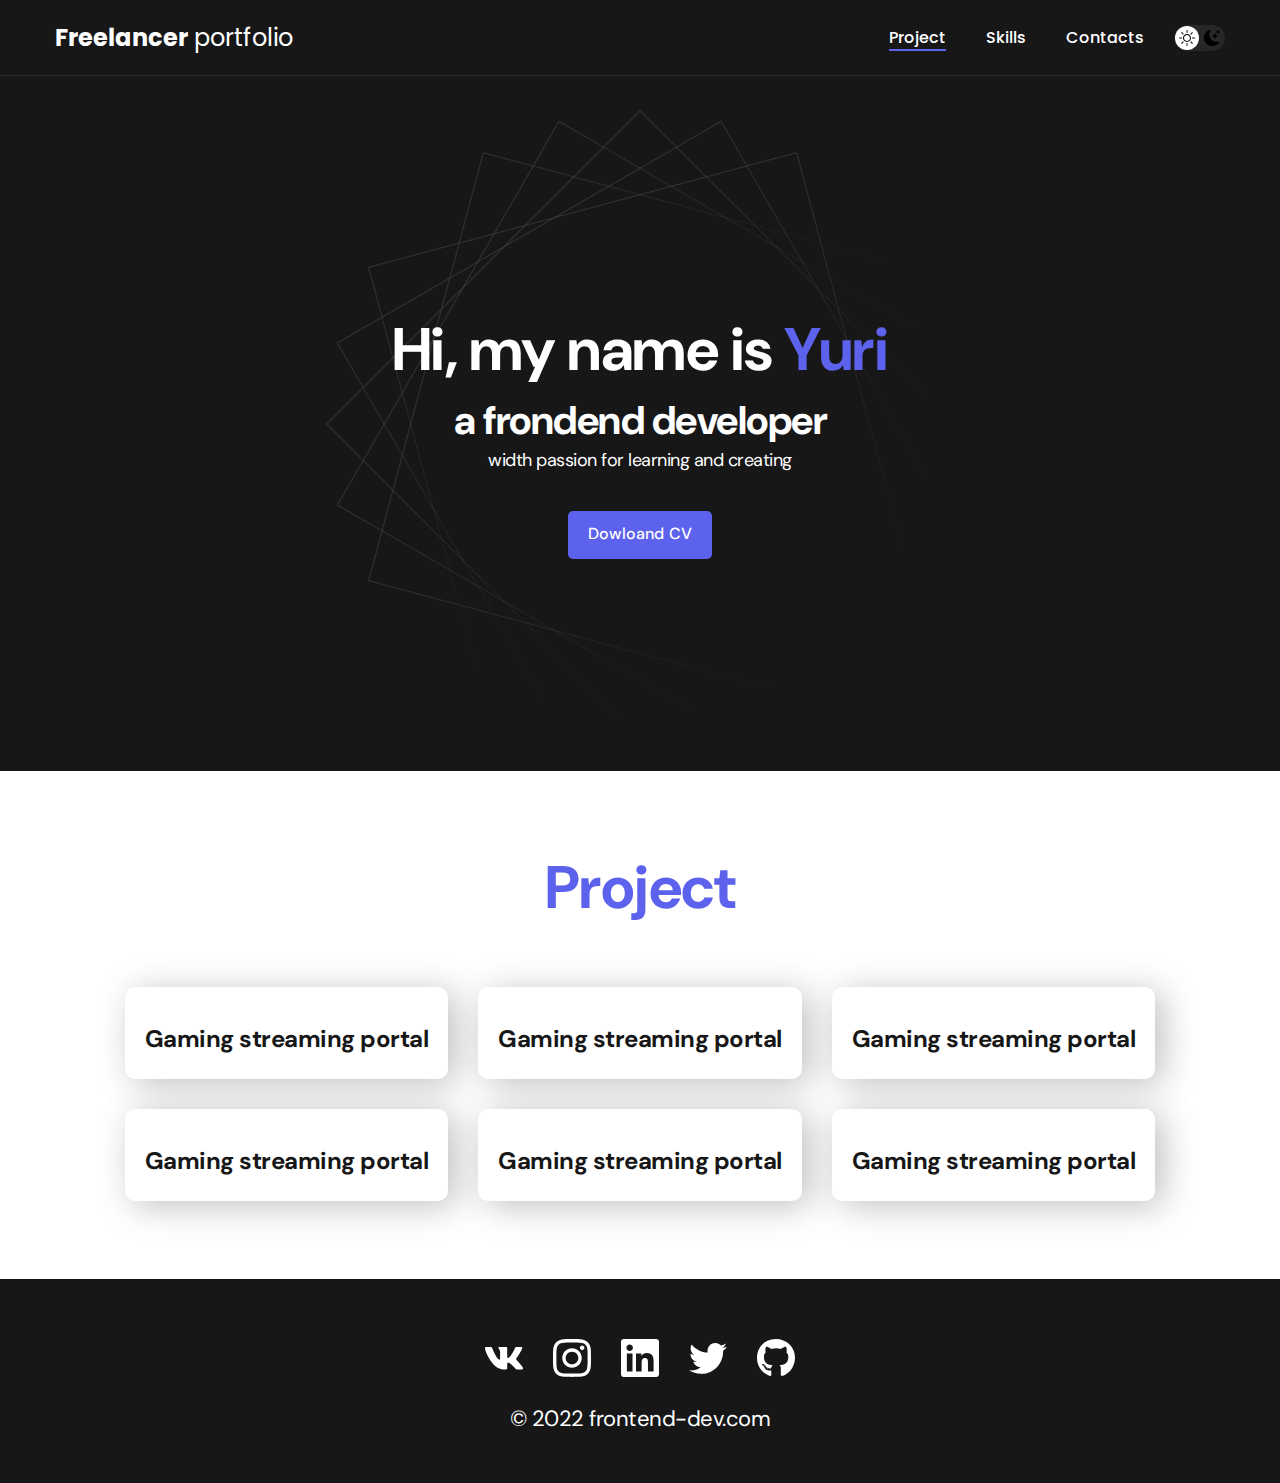
==== index.html @ c531e34c "First commit" ====
<!DOCTYPE html>
<html lang="en">
<head>
    <meta charset="UTF-8">
    <meta http-equiv="X-UA-Compatible" content="IE=edge">
    <meta name="viewport" content="width=device-width, initial-scale=1.0">
    <title>Document</title>
    <link rel="stylesheet" href="./css/main.css">
</head>
<body>
    <nav class="nav">
        <div class="container">
            <div class="nav-row">
                <a href = "./index.html" class ="logo"><strong>Freelancer</strong> portfolio</a>
                
                <button class="dark-mode-btn">
                    <img src="./img/icons/Sun.svg" alt = "Light mode" class = "dark-mode-btn__icon" alt="">
                    <img src="./img/icons/Moon.svg" alt = "Dark mode" class = "dark-mode-btn__icon" alt="">
                </button>

                <ul class="nav-list">
                    <li class="nav-list__item">
                        <a href="./index.html" class="nav-list__link nav-list__link--active">Project</a> 
                        <!-- nav-list__link--active Модификатор -->
                    </li>

                    <li class="nav-list__item">
                        <a href="./skills.html" class="nav-list__link">Skills</a>
                    </li>

                    <li class="nav-list__item">
                        <a href="./contacts.html" class="nav-list__link">Contacts</a>
                    </li>
                </ul>
            </div>
        </div>
    </nav>

    <header class="header">
        <div class="header__wrapper">
            <h1 class = "header__title"> <strong>Hi, my name is <em>Yuri</em></strong><br>
            a frondend developer</h1>
            <div class="header__text">
                <p>width passion for learning and creating</p>
            </div>
            <a href="#!" class = "btn">Dowloand CV</a>
        </div>
    </header>

    <main class="section">
        <div class="container">
            <h2 class="title-1">Project</h2>
            <ul class="projects">
                <li class="project">
                    <a href="./project-page.html">
                        <img src="./img/Project/01.jpg" alt="">
                        <h3 class="project__title">Gaming streaming portal</h3>
                    </a>
                    
                </li>

                <li class="project">
                    <a href="./project-page.html">
                        <img src="./img/Project/02.jpg" alt="">
                        <h3 class="project__title">Gaming streaming portal</h3>
                    </a>
                    
                </li>

                <li class="project">
                    <a href="./project-page.html">
                        <img src="./img/Project/03.jpg" alt="">
                        <h3 class="project__title">Gaming streaming portal</h3>
                    </a>
                    
                </li>

                <li class="project">
                    <a href="./project-page.html">
                        <img src="./img/Project/04.jpg" alt="">
                        <h3 class="project__title">Gaming streaming portal</h3>
                    </a>
                    
                </li>

                <li class="project">
                    <a href="./project-page.html">
                        <img src="./img/Project/05.jpg" alt="">
                        <h3 class="project__title">Gaming streaming portal</h3>
                    </a>
                    
                </li>

                <li class="project">
                    <a href="./project-page.html">
                        <img src="./img/Project/06.jpg" alt="">
                        <h3 class="project__title">Gaming streaming portal</h3>
                    </a>
                    
                </li>
            </ul>
        </div>
    </main>

    <footer class = "footer">
        <div class="container">
            <div class="footer__wrapper">
                <ul class="social">
                    <li class="social__item">
                        <a href="#!"><img src="./img/icons/vk.svg" alt=""></a>
                    </li>

                    <li class="social__item">
                        <a href="#!"><img src="./img/icons/instagram.svg" alt=""></a>
                    </li>

                    <li class="social__item">
                        <a href="#!"><img src="./img/icons/linkedIn.svg" alt=""></a>
                    </li>

                    <li class="social__item">
                        <a href="#!"><img src="./img/icons/twitter.svg" alt=""></a>
                    </li>
                    
                    <li class="social__item">
                        <a href="#!"><img src="./img/icons/gitHub.svg" alt=""></a>
                    </li>
                </ul>
                <div class="copyright">© 2022 frontend-dev.com</div>
             </div>
        </div>
    </footer>

    <script src="./js/main.js"></script>
</body>
</html>
---- css/main.css ----
@import "./reset.css";
@import url('https://fonts.googleapis.com/css2?family=DM+Sans:wght@400;500;700&family=Poppins:wght@400;500;700&display=swap');

/*
    font-family: 'DM Sans', sans-serif;
    font-family: 'Poppins', sans-serif;
*/

:root{
    --blackpure: #000;
    --black: #171718;
    --black-border: #26292d;
    --white: #fff;
    --purple: #5C62EC;

    --text-color:var(--black);
    --dark-bg: var(--black);
    --dark-border: var(--black-border);
    --header-text: var(--white);
    --accent: var(--purple);

    /* Light mode */
    --page-bg: var(--white);
    --text-color:var(--black);

    --title-1:var(--accent);

    --project-card-bg: var(--white);
    --project-card-text: var(--black);

    --box-shadow: 8px 5px 35px rgba(0,0,0, 0.25);
}

.dark{
    /* Dark mode */

    --page-bg: #252526;
    --text-color:var(--white);
    --title-1:var(--white);

    --project-card-bg: var(--white);
    --project-card-text: var(--black);

    --box-shadow: 8px 5px 35px rgba(0,0,0, 0.8);

}

    /* Color mode */

html, body{
    display: flex;
    flex-direction: column;
    min-height: 100vh;

    font-family: 'DM Sans', sans-serif;
    letter-spacing: -0.5px;

        /* Light mode */
    background-color: var(--page-bg);
    color: var(--text-color);
}

/* Nav */

.nav{
    padding: 20px 0;
    background-color: var(--dark-bg);
    color: var(--header-text);
    border-bottom: 1px solid var(--black-border);
    letter-spacing: normal;
}

.container{
    padding: 0 15px;
    max-width: 1200px; /* ширина контента 1170px, но паддинг занимает 30px и поэтому
    увеличиваем ширину до 1200px; */
    margin: 0 auto;
}

.nav-row{
    display: flex;
    justify-content: flex-end;
    align-items: center; /* Вериткально по центру */
    column-gap: 30px; /* Отступ между колонками */
    row-gap: 20px;
    flex-wrap: wrap; /* Перенос на след строку */
}

.logo{
    color: var(--header-text);
    font-size: 24px;
    font-family: 'Poppins', sans-serif;
    margin-right: auto;
}

.logo strong{
    font-family: 700;
}

.nav-list{
    display: flex;
    align-items: center;
    column-gap: 40px;
    font-size: 16px;
    font-weight: 500;
    font-family: 'Poppins', sans-serif;
}

/* Dark mode btn */

.dark-mode-btn {
    display: flex;
    justify-content: space-between;

    width: 51px;
    height: 26px;
    background-color: #272727;
    border-radius: 50px;
    padding: 5px;

    position: relative;
    order: 9;

}

.dark-mode-btn::before{
    content: "";
    display: block;

    width: 24px;
    height: 24px;

    border-radius: 50%;
    background-color: var(--white);

    position: absolute;
    top: 1px;
    left: 1px;

    transition: left 0.22s ease-in;
}

.dark-mode-btn--active::before{
  left: 26px;
}
.dark-mode-btn__icon {
    position: relative;
    z-index: 9;
}

.nav-list__link{
    color: var(--header-text);
    transition: opacity .2s ease-in;
}

.nav-list__link:hover{
  opacity: 0.8;
}

.nav-list__link--active{
    position: relative;
}

.nav-list__link--active::before{
    position: absolute;

    left: 0;
    top: 100%;
    content: "";
    display: block;
    height: 2px;
    width: 100%;
    background-color: var(--accent);
}

.header{
    padding: 40px 0;
    min-height: 695px;
    background-color: var(--dark-bg);
    color: var(--header-text);
    display: flex;
    justify-content: center;
    align-items: center; /* По горизонтале */
    text-align: center;
    background-image: url("./../img/headerbg.png");
    background-repeat: no-repeat;
    background-size: auto;
    background-position: center;
}

.header__wrapper{
    max-width: 660px;
    padding: 0 15px;
}

.header__title{
    margin-top: 20px;
    font-size: 40px;
    font-weight: 700;
    line-height: 1.4;
}

.header__title strong{
    font-size: 60px;
    font-weight: 700;
}

.header__title em{
   font-style: normal;
   color: var(--accent);
}

.header__text{
    font-size: 18px;
    line-height: 1.333;
    margin-bottom: 40px;
}

.header__text p + p{
    margin-top: 1em;
}

/*Btn */

.btn{
    display: inline-block;
    padding: 12px 20px;
    height: 48px;
    border-radius: 5px;
    background-color: var(--accent);
    color: var(--white);
    letter-spacing: 0.15px;
    font-size: 16px;
    font-weight: 500;
    transition: opacity 0.2s ease-in;
}

.btn:hover{
    opacity: 0.8;;
}

.btn:active{
    position: relative;
    top: 1px;
}

.btn-outline{
    height: 48px;
    border-radius: 5px;
    padding: 12px 20px;    
    border: 1px solid var(--blackpure);
    color: var(--blackpure);

    display: flex;
    column-gap: 10px;
    align-items: center;

    transition: opacity 0.2s ease-in;
    background-color: var(--white);
}

.btn-outline:hover{
    opacity: 0.8;;
}

.btn-outline:active{
    position: relative;
    top: 1px;
}

.section{
    padding: 78px 0;
}

.title-1{
    margin-bottom: 60px;
    font-size: 60px;
    font-weight: 700;
    line-height: 1.3;
    color: var(--title-1);
    text-align: center;

}

.title-2 {
    font-size: 40px;
    line-height: 1.3;
    margin-bottom: 20px;
    font-weight: 700;

}
/* Project */

.projects{
    display: flex;
    flex-wrap: wrap;
    column-gap: 30px;
    row-gap: 30px;
    justify-content: center;

}

.project{
    max-width: 370px;
    background-color: var(--project-card-bg);
    box-shadow: var(--box-shadow);
    border-radius: 10px;
}

.project img{
    border-radius: 10px;
}

.project__title{
    padding: 15px 20px 25px;
    font-size: 24px;
    line-height: 1.3;
    font-weight: 700;
    color: var(--project-card-text);
}
/*Proect-details */

.project-details{
    max-width: 865px;
    margin: 0 auto;

    display: flex;
    flex-direction: column;
    align-items: center;
}

.project-details__cover{
    max-width: 100%;
    margin-bottom: 40px;
    box-shadow: 0px 5px 35px rgba(0,0,0, 0.25);
    border-radius: 10px;
}

.project-details__desc{
    margin-bottom: 30px;

    font-weight: 700;
    font-size: 24px;
    line-height: 1.3;
}

/* Content list */

.content-list {
  max-width: 570px;
  display: flex;
  flex-direction: column;
  align-items: center;
  text-align: center;
  row-gap: 40px;
  margin: 0 auto;

}

.content-list a{
    color: var(--accent);
}
.content-list__item {
    font-size: 18px;
    line-height: 1.5;
}

.content-list__item p + p{
   margin-top: 0.5em;
}


/* footer */
.footer{
    background-color: var(--dark-bg);
    padding: 60px 0 50px;
    color: var(--header-text);
    margin-top: auto;
}

.footer__wrapper{
    display: flex;
    align-items: center;
    flex-direction: column;
    row-gap: 27px;
}

.social{
    display: flex;
    column-gap: 30px;
    align-items: center;
}

.copyright{
    font-size: 22px;
}

.copyright p + p{
    margin-top: 0.5em;
}

@media (max-width: 620px){
      /*Header*/
    .header{
        min-height: unset;
    }
    .header__title{
        font-size: 30px;
    }

    /*Nav*/
    .nav-row{
        justify-content: space-between;
    }

    .dark-mode-btn{
        order: 0;
    }
    .header__title strong{
        font-size: 40px;
    }
      /*General*/
    .section{
        padding: 40px 0;
    }

    .title-1{
        font-size: 40px;
        margin-bottom: 30px;
    }
      /*Project*/
    .project__title{
        font-size: 22px;
    }
    /*Project-page*/
    .project-details__desc{
        font-size: 22px;
        margin-bottom: 20px;
    }
    .title-2{
        margin-bottom: 10px;
        font-size: 30px;
    }

    .content-list{
        row-gap: 20px;
    }

    .content-list__item{
        font-size: 16px;
    }
    /*Footer*/
    .footer{
        padding: 40px 0 30px;
    }

    .footer__wrapper{
        row-gap: 20px;
    }

    .social{
        column-gap: 20px;

    }

    .social__item {
        width: 25px;
    }

    .copyright {
        font-size: 16px;
    }
    
}
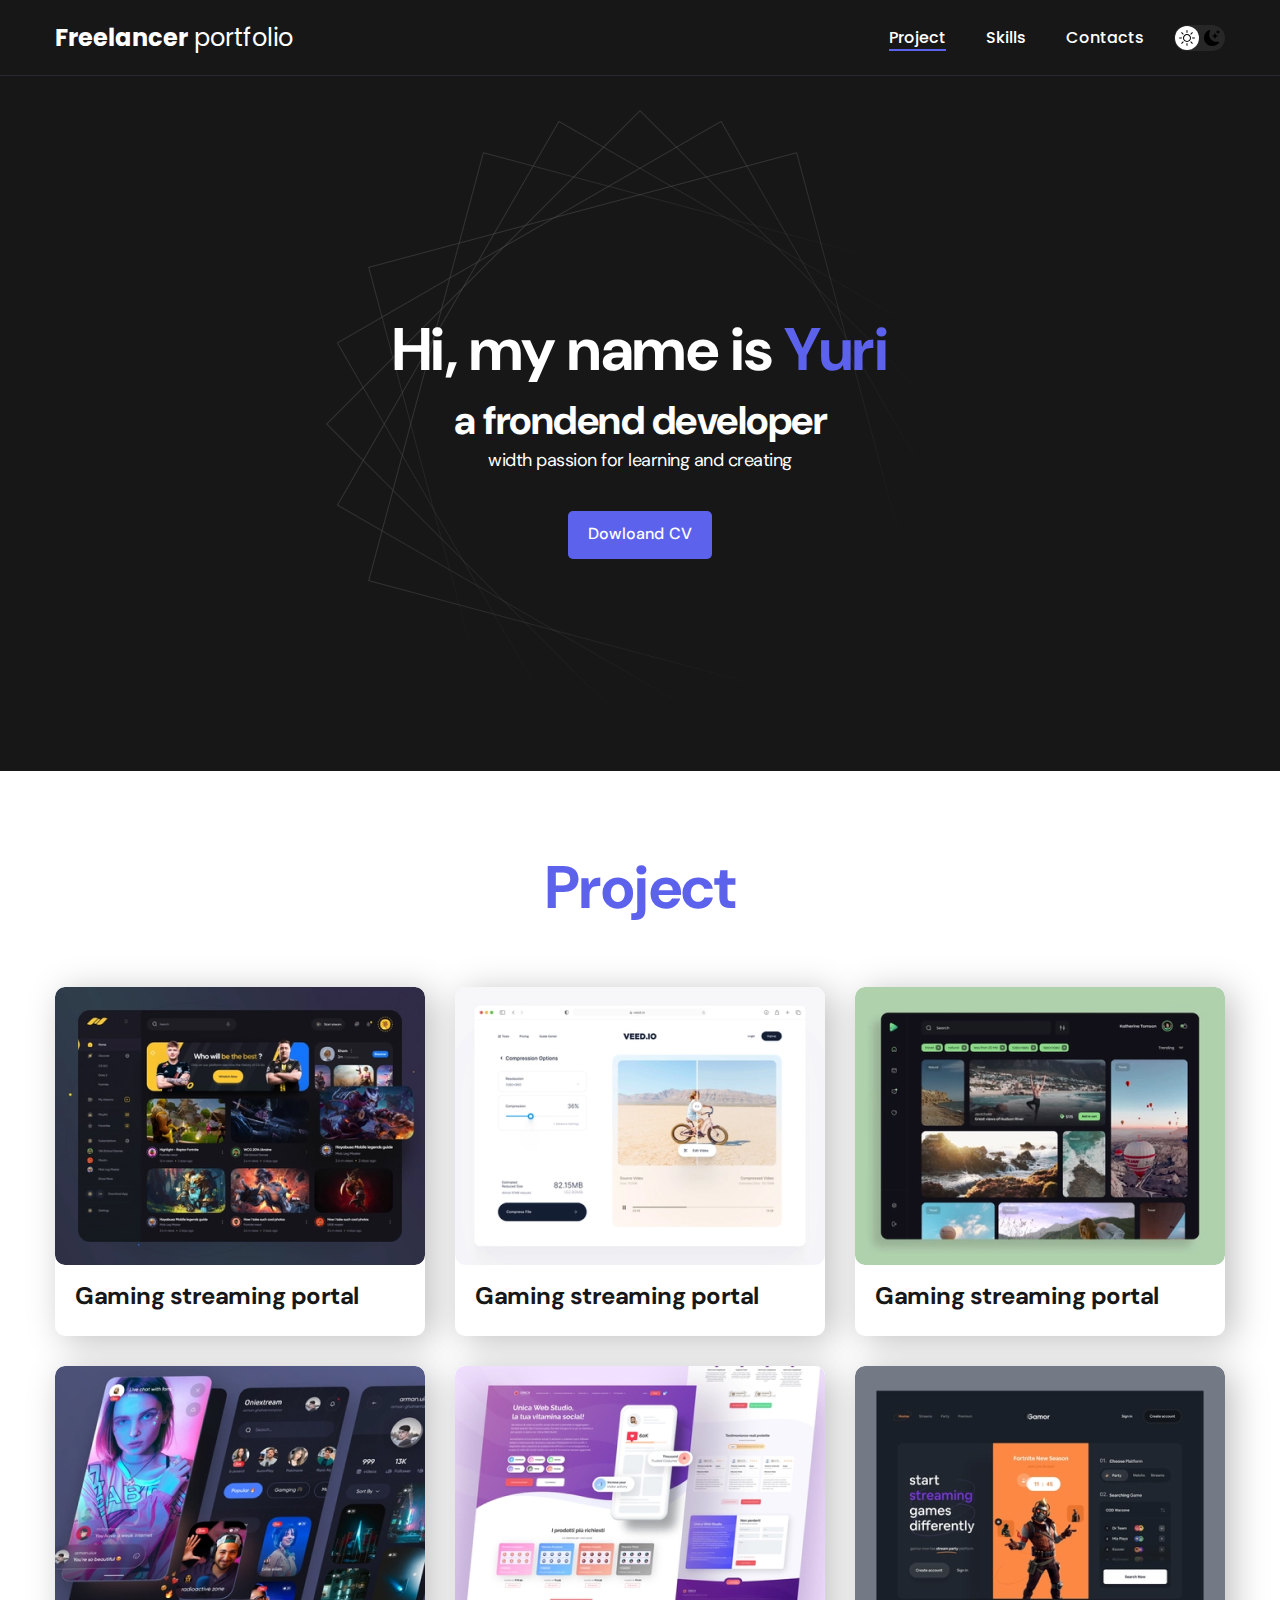
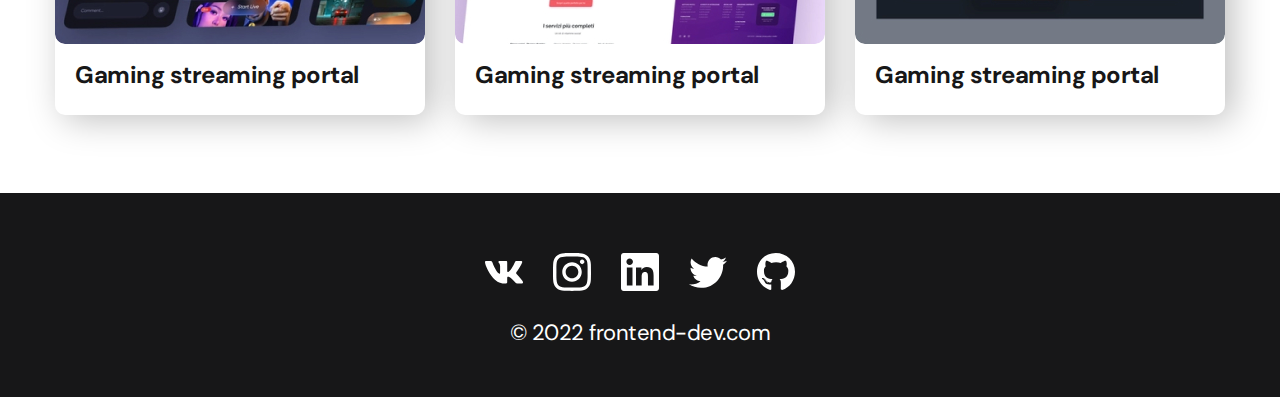
==== commit a508b646: "commit2" ====
--- a/index.html
+++ b/index.html
@@ -53,7 +53,7 @@
             <ul class="projects">
                 <li class="project">
                     <a href="./project-page.html">
-                        <img src="./img/Project/01.jpg" alt="">
+                        <img src="./img/project/01.jpg" alt="">
                         <h3 class="project__title">Gaming streaming portal</h3>
                     </a>
                     
@@ -61,7 +61,7 @@
 
                 <li class="project">
                     <a href="./project-page.html">
-                        <img src="./img/Project/02.jpg" alt="">
+                        <img src="./img/project/02.jpg" alt="">
                         <h3 class="project__title">Gaming streaming portal</h3>
                     </a>
                     
@@ -69,7 +69,7 @@
 
                 <li class="project">
                     <a href="./project-page.html">
-                        <img src="./img/Project/03.jpg" alt="">
+                        <img src="./img/project/03.jpg" alt="">
                         <h3 class="project__title">Gaming streaming portal</h3>
                     </a>
                     
@@ -77,7 +77,7 @@
 
                 <li class="project">
                     <a href="./project-page.html">
-                        <img src="./img/Project/04.jpg" alt="">
+                        <img src="./img/project/04.jpg" alt="">
                         <h3 class="project__title">Gaming streaming portal</h3>
                     </a>
                     
@@ -85,7 +85,7 @@
 
                 <li class="project">
                     <a href="./project-page.html">
-                        <img src="./img/Project/05.jpg" alt="">
+                        <img src="./img/project/05.jpg" alt="">
                         <h3 class="project__title">Gaming streaming portal</h3>
                     </a>
                     
@@ -93,7 +93,7 @@
 
                 <li class="project">
                     <a href="./project-page.html">
-                        <img src="./img/Project/06.jpg" alt="">
+                        <img src="./img/project/06.jpg" alt="">
                         <h3 class="project__title">Gaming streaming portal</h3>
                     </a>
                     
@@ -133,4 +133,4 @@
 
     <script src="./js/main.js"></script>
 </body>
-</html>+</html>
